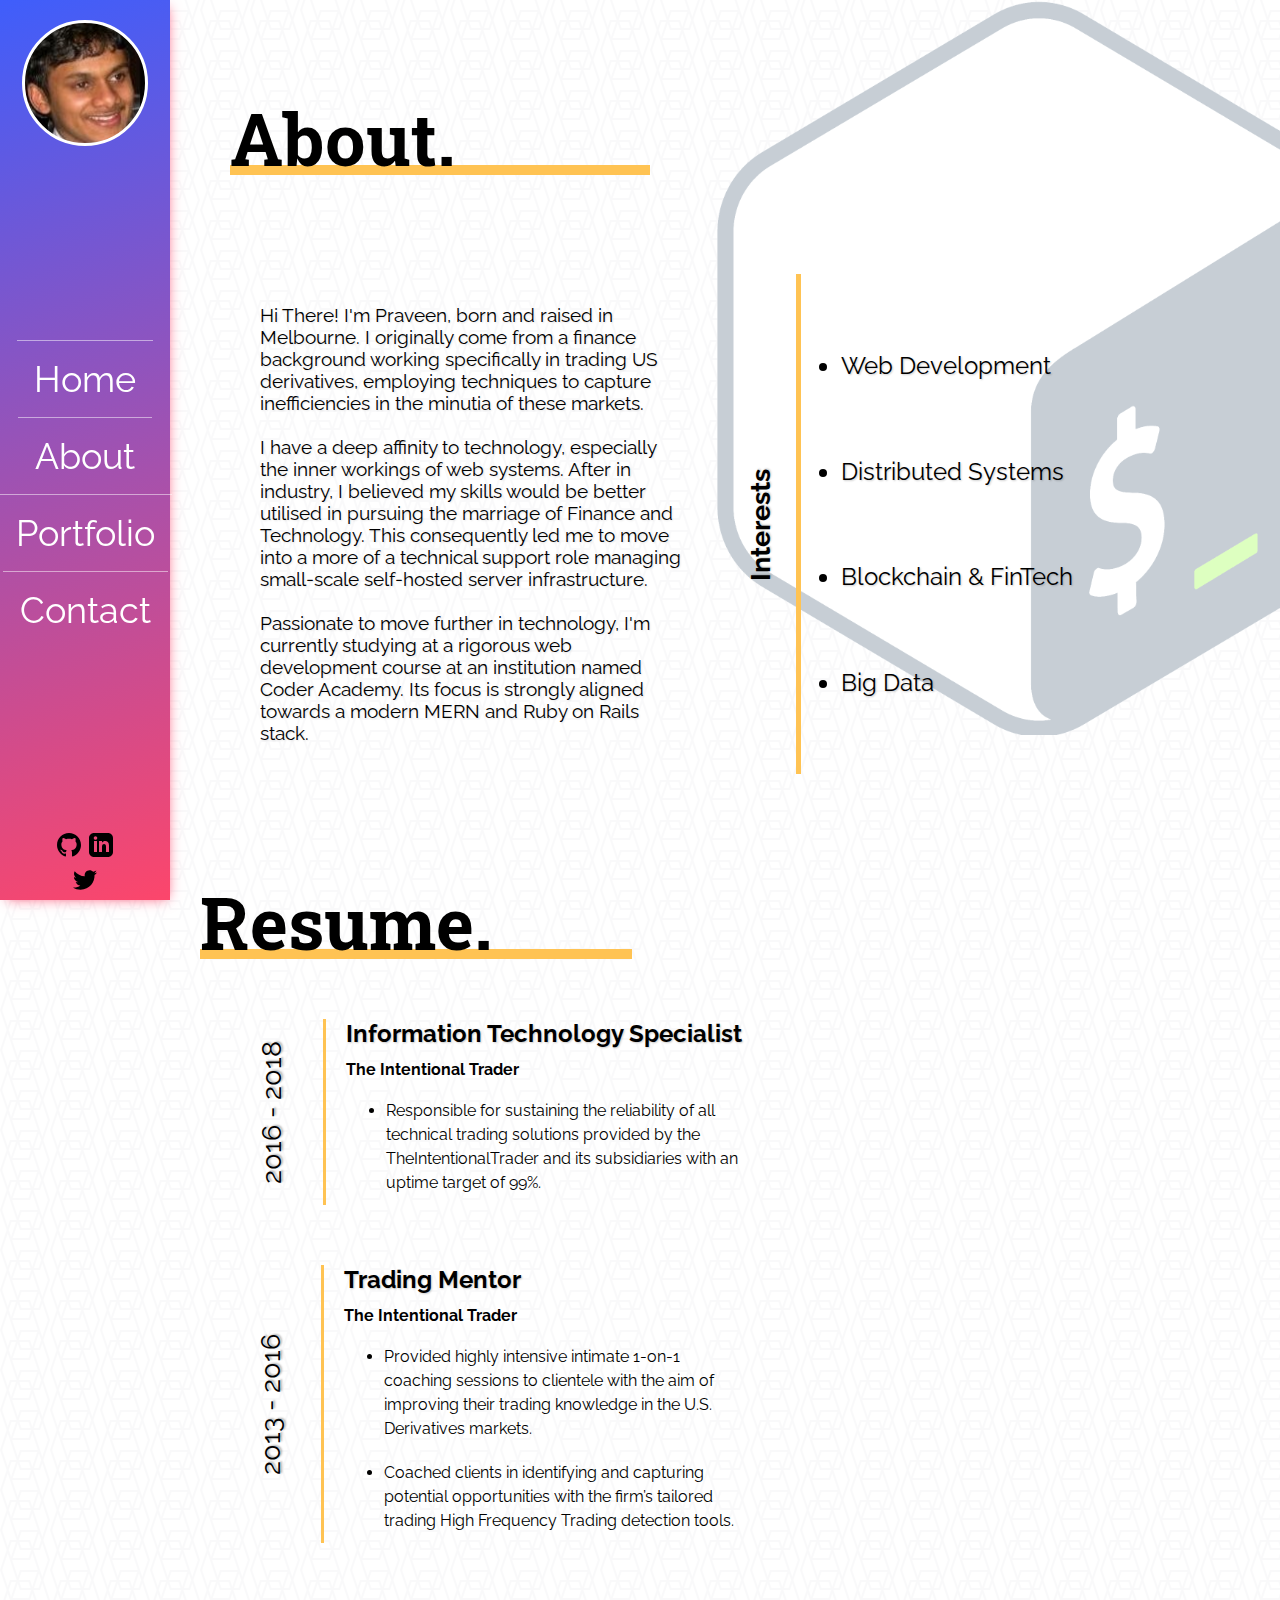
==== about.html @ 67ad14b7 "added resume content" ====
<!DOCTYPE html>
<html lang="en">
<head>
	<meta charset="UTF-8">
	<meta name="viewport" content="width=device-width, initial-scale=1.0">
	<meta http-equiv="X-UA-Compatible" content="ie=edge">
	<link rel="stylesheet" href="/styles.css">
	<title>About - Praveen Muthu</title>
</head>
<body>
	<nav>
		<div class="nav-container">
			<div class="logo-container">
			</div>
			<div class="nav-link-container">
				<div class="nav-link"><a href="/index.html">Home</a></div>
				<div class="nav-link"><a href="#">About</a></div>
				<div class="nav-link"><a href="/portfolio.html">Portfolio</a></div>
				<div class="nav-link"><a href="/contact.html">Contact</a></div>
			</div>
			<div class="socials-container">
				<div class="socials"><svg xmlns="http://www.w3.org/2000/svg" width="24" height="24" viewBox="0 0 24 24"><path d="M12 0c-6.626 0-12 5.373-12 12 0 5.302 3.438 9.8 8.207 11.387.599.111.793-.261.793-.577v-2.234c-3.338.726-4.033-1.416-4.033-1.416-.546-1.387-1.333-1.756-1.333-1.756-1.089-.745.083-.729.083-.729 1.205.084 1.839 1.237 1.839 1.237 1.07 1.834 2.807 1.304 3.492.997.107-.775.418-1.305.762-1.604-2.665-.305-5.467-1.334-5.467-5.931 0-1.311.469-2.381 1.236-3.221-.124-.303-.535-1.524.117-3.176 0 0 1.008-.322 3.301 1.23.957-.266 1.983-.399 3.003-.404 1.02.005 2.047.138 3.006.404 2.291-1.552 3.297-1.23 3.297-1.23.653 1.653.242 2.874.118 3.176.77.84 1.235 1.911 1.235 3.221 0 4.609-2.807 5.624-5.479 5.921.43.372.823 1.102.823 2.222v3.293c0 .319.192.694.801.576 4.765-1.589 8.199-6.086 8.199-11.386 0-6.627-5.373-12-12-12z"/></svg></div>
				<div class="socials"><svg xmlns="http://www.w3.org/2000/svg" width="24" height="24" viewBox="0 0 24 24"><path d="M19 0h-14c-2.761 0-5 2.239-5 5v14c0 2.761 2.239 5 5 5h14c2.762 0 5-2.239 5-5v-14c0-2.761-2.238-5-5-5zm-11 19h-3v-11h3v11zm-1.5-12.268c-.966 0-1.75-.79-1.75-1.764s.784-1.764 1.75-1.764 1.75.79 1.75 1.764-.783 1.764-1.75 1.764zm13.5 12.268h-3v-5.604c0-3.368-4-3.113-4 0v5.604h-3v-11h3v1.765c1.396-2.586 7-2.777 7 2.476v6.759z"/></svg></div>
				<div class="socials"><svg xmlns="http://www.w3.org/2000/svg" width="24" height="24" viewBox="0 0 24 24"><path d="M24 4.557c-.883.392-1.832.656-2.828.775 1.017-.609 1.798-1.574 2.165-2.724-.951.564-2.005.974-3.127 1.195-.897-.957-2.178-1.555-3.594-1.555-3.179 0-5.515 2.966-4.797 6.045-4.091-.205-7.719-2.165-10.148-5.144-1.29 2.213-.669 5.108 1.523 6.574-.806-.026-1.566-.247-2.229-.616-.054 2.281 1.581 4.415 3.949 4.89-.693.188-1.452.232-2.224.084.626 1.956 2.444 3.379 4.6 3.419-2.07 1.623-4.678 2.348-7.29 2.04 2.179 1.397 4.768 2.212 7.548 2.212 9.142 0 14.307-7.721 13.995-14.646.962-.695 1.797-1.562 2.457-2.549z"/></svg></div>
			</div>
		</div>
	</nav>
	<main>
		<div class="main-container">
			<div class="headers-container">
				<div class="headers">
					<h1>About.</h1>
				</div>
			</div>
			<div id="about-container">
					<div class="info-container-3"><div class="about-info-section-1-container">Hi There! I'm Praveen, born and raised in Melbourne. I originally come from a finance background working specifically in trading US derivatives, employing techniques to capture inefficiencies in the minutia of these markets.<br /><br />I have a deep affinity to technology, especially the inner workings of web systems. After in industry, I believed my skills would be better utilised in pursuing the marriage of Finance and Technology. This consequently led me to move into a more of a technical support role managing small-scale self-hosted server infrastructure.<br /><br />
				Passionate to move further in technology, I'm currently studying at a rigorous web development course at an institution named Coder Academy. Its focus is strongly aligned towards a modern MERN and Ruby on Rails stack.
						</div>
					</div>
					<div class="info-container-sep">
					<div>
						<p>Interests</p>
						</div>
					</div>
					<div class="info-container-list">
						<ul>
							<li>Web Development</li>
							<li>Distributed Systems</li>
							<li>Blockchain & FinTech</li>
							<li>Big Data</li>
						</ul>
					</div>
				</div>
		</div>
		<div class="headers-container">
			<div class="headers">
				<h1>Resume.</h1>
			</div>
		</div>
		<div id="resume-container">
			<div class="resume-container-sep">
				<div>
					<p>2016 - 2018</p>
				</div>
			</div>
			<div class="resume-container-list">
				<h3>Information Technology Specialist</h3>
				<h4>The Intentional Trader</h4>
				<ul>
					<li>Responsible for sustaining the reliability of all technical trading solutions provided by the TheIntentionalTrader and its subsidiaries with an uptime target of 99%.</li>
				</ul>
			</div>
		</div>
		<div id="resume-container">
			<div class="resume-container-sep">
				<div>
					<p>2013 - 2016</p>
				</div>
			</div>
			<div class="resume-container-list">
				<h3>Trading Mentor</h3>
				<h4>The Intentional Trader</h4>
				<ul>
					<li>Provided highly intensive intimate 1-on-1 coaching sessions to clientele with the aim of
						improving their trading knowledge in the U.S. Derivatives markets.</li>
						<li>Coached clients in identifying and capturing potential opportunities with the firm’s tailored
							trading High Frequency Trading detection tools.</li>
						</ul>
					</div>
			</div>
	</main>
</body>
</html>
---- styles.css ----
@import "/components.css";
@import url('https://fonts.googleapis.com/css?family=Raleway');
@import url('https://fonts.googleapis.com/css?family=Raleway|Roboto+Slab');

* {
    margin: 0;
    font-family: 'Raleway', sans-serif;
}

body {
	background-image: url("data:image/svg+xml,%3Csvg xmlns='http://www.w3.org/2000/svg' width='50' height='40' viewBox='0 0 50 40'%3E%3Cg fill-rule='evenodd'%3E%3Cg fill='%23929cac' fill-opacity='0.06'%3E%3Cpath d='M40 10L36.67 0h-2.11l3.33 10H20l-2.28 6.84L12.11 0H10l6.67 20H10l-2.28 6.84L2.11 10 5.44 0h-2.1L0 10l6.67 20-3.34 10h2.11l2.28-6.84L10 40h20l2.28-6.84L34.56 40h2.1l-3.33-10H40l2.28-6.84L47.89 40H50l-6.67-20L50 0h-2.1l-5.62 16.84L40 10zm1.23 10l-2.28-6.84L34 28h4.56l2.67-8zm-10.67 8l-2-6h-9.12l2 6h9.12zm-12.84-4.84L12.77 38h15.79l2.67-8H20l-2.28-6.84zM18.77 20H30l2.28 6.84L37.23 12H21.44l-2.67 8zm-7.33 2H16l-4.95 14.84L8.77 30l2.67-8z' /%3E%3C/g%3E%3C/g%3E%3C/svg%3E");
}

nav {
    position: fixed;
    float: left;
}

main {
    margin-left: calc(100vw - calc(100vw - 200px));
}

.nav-container {
    display: flex;
    flex-flow: column nowrap;
    height: 100vh;
    width: 170px;
    justify-content: space-between;
    align-items: center;
    background: linear-gradient(0.45turn, #3f5efb, #fc466b);
    box-shadow: 2px 3px 13px -5px rgba(252,70,107,1); 
}

.logo-container {
  display: flex;
  justify-content: center;
  align-items: center;
  border-radius: 50%;
  border: 3px solid white;
  margin: 20px;
  padding: 60px;
  background: url('./img/headshot.jpg');
  background-size: cover;
  background-position: center;
  background-repeat: no-repeat;
}
/* 
.logo {
    display: block;
    background: url("https://i.imgur.com/13qNcMD.jpg");
  background-size: cover;
  background-position: center;
  background-repeat: no-repeat;
} */

.nav-link-container {
    display:flex;
    flex-flow: column;
    width: 100%;
    margin-top: -5%;
    justify-content: space-evenly;
    align-items: center;
    font-family: 'Raleway', sans-serif;
}

.nav-link {
    text-decoration: none;
    padding: 10%;
    font-size: 36px;
    color: #fff;
    border-top: 1px solid rgba(255,255,255,0.5);
}

.nav-link:hover {
  background-color: rgba(0,0,0,0.5)
}

.nav-link > a {
	color: #fff;
	text-decoration: none;
}

.nav-link > a:active {
	color: rgba(0, 0, 0, 0.1);
}

.nav-link > a:visited {
	color: #fff;
}

.nav-link-container:nth-child(3) {
  border-bottom: 1px solid rgba(255,255,255,0.5);
}

.socials-container {
    display: flex;
/*     background: #ccc; */
    flex-flow: row wrap;
    justify-content: center;
    align-items: center;
/*     height: 33%; */
}

.socials {
  margin: 5%;
}


.main-container {
    display: flex;
    flex-flow: column;
    height: 97vh;
    margin-left: 30px;
    justify-content: space-evenly;
    background: url('./img/bash.png') no-repeat;
    background-size: 70%;
    background-position-x: 140%;
  }
  
  .headers-container {
    max-width: 40%;
    min-width: 300px;
    box-sizing: border-box;
  /*   word-wrap: break-word;
    overflow-wrap: break-word; */
  }
  
  .highlight-small {
    max-width: 20%;
    min-width: 20%;
  }
  
  .headers {
    margin-top: 20px;
  }
  
  .headers h1 {
    font-size: 4.5em;
    font-family: 'Roboto Slab', serif;
    border-bottom: 6px solid #ffc353;
    box-shadow: inset 0 -4px #ffc353;
  /*   width: 100%; */
    line-height:60px;
  }
  
  #blurb {
    max-width: 600px;
    margin: 50px 0 50px 0;
  }
  
  #blurb p {
    font-size: 25pt;
    font-family: 'Raleway', sans-serif;
  }
  
  .text-footer {
    text-align: center;
    font-family: 'Raleway';
    font-weight: 300;
    width: 100%;
  }
  
  progress[value] {
    /* Reset the default appearance */
    -webkit-appearance: none;
    -moz-appearance: none;
     appearance: none;
    border: none;
    color: #3F5EFB;
  
    width: 80%;
    height: 30px;
  }
  
  .progress-bar-container {
    max-width: 720px;
    margin: 30px 0 30px 0;
  }
  
  .progress-bar-label {
    margin-left: 10px;
    display: inline-block;
    font-size: 20px;
    color: #181616;
    font-family: 'Raleway', sans-serif;
  }
  
  progress[value]::-webkit-progress-bar {
    background-color: #eee;
    border-radius: 4px;
    box-shadow: 0 2px 5px rgba(0, 0, 0, 0.25) inset;
  }
  
  progress[value]::-webkit-progress-value {
    background-color: #3F5EFB;
    background-image: -webkit-linear-gradient(1turn, #3F5EFB, #FC466B);
    border-radius: 4px;
    border-right: 3px solid white;
  }
  
  progress[value]::-moz-progress-bar {
    background-color: #3F5EFB;
    border-radius: 4px;
    background-image: -moz-linear-gradient(1turn, #3F5EFB, #FC466B);
    border-radius: 4px;
    border-right: 3px solid white;
	}

	.text-footer span {
		color: red;
	}
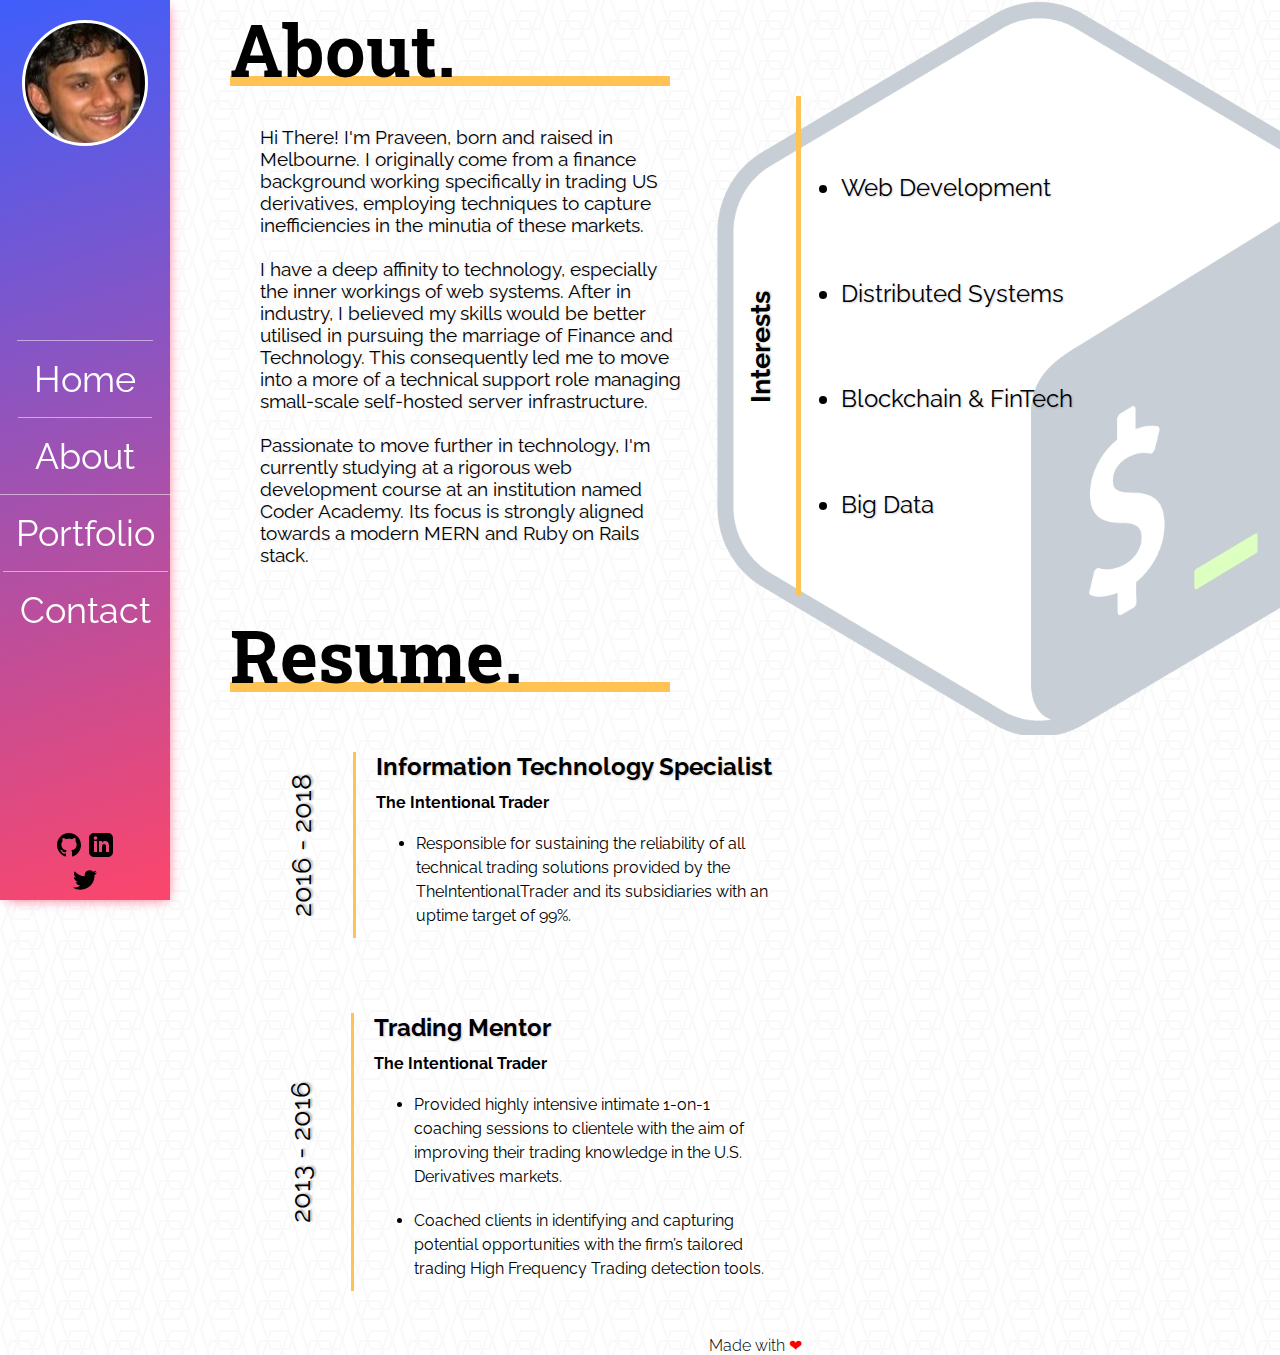
==== commit 3599c16a: "added completely new layout for mobile on about" ====
--- a/about.html
+++ b/about.html
@@ -5,10 +5,22 @@
 	<meta name="viewport" content="width=device-width, initial-scale=1.0">
 	<meta http-equiv="X-UA-Compatible" content="ie=edge">
 	<link rel="stylesheet" href="/styles.css">
+	<link rel="stylesheet" href="https://use.fontawesome.com/releases/v5.8.1/css/all.css" integrity="sha384-50oBUHEmvpQ+1lW4y57PTFmhCaXp0ML5d60M1M7uH2+nqUivzIebhndOJK28anvf" crossorigin="anonymous">
 	<title>About - Praveen Muthu</title>
 </head>
 <body>
 	<nav>
+		<div class="mobile-wrapper">
+			<div class="nav-container-mobile">
+				<button class="dropdown-link"><i class="fas fa-bars"></i></button>
+				<div class="dropdown-content">
+					<a href="./index.html">Home</a>
+					<a href="./about.html">About</a>
+					<a href="./portfolio.html">Portfolio</a>
+					<a href="./contact.html">Contact</a>
+				</div>
+			</div>
+		</div>
 		<div class="nav-container">
 			<div class="logo-container">
 			</div>
@@ -32,6 +44,51 @@
 					<h1>About.</h1>
 				</div>
 			</div>
+			<div class="about-container-mobile">
+				<div class="data-container">
+					<div class="data-container-main container-background-1">
+						<div class="data-container-text">
+							<h4>A Bit of a Background..</h4>
+							<p>Hi There! I'm Praveen, born and raised in Melbourne. I originally come from a finance background working specifically in trading US derivatives, employing techniques to capture inefficiencies in the minutia of these markets.
+							</p>
+						</div>
+					</div>
+				</div>
+				<div class="data-container container-background-2">
+					<div class="data-container-main">
+						<div class="data-container-text">
+							<h4>Currently</h4>
+							<p>I have a deep affinity to technology, especially the inner workings of web systems. After in industry, I believed my skills would be better utilised in pursuing the marriage of Finance and Technology. This consequently led me to move into a more of a technical support role managing small-scale self-hosted server infrastructure.</p>
+						</div>
+					</div>
+				</div>
+				<div class="data-container container-background-3">
+					<div class="data-container-main">
+						<div class="data-container-text">
+							<h4>Future Edeavours</h4>
+							<p>Passionate to move further in technology, I'm currently studying at a rigorous web development course at an institution named Coder Academy. Its focus is strongly aligned towards a modern MERN and Ruby on Rails stack.
+							</p>
+						</div>
+					</div>
+				</div>
+				<div id="interests-header">
+					<span>Interests:</span>
+				</div>
+				<div id="interests-container">
+					<div class="chip-container">
+						<span>Web Development</span>
+					</div>
+					<div class="chip-container">
+						<span>Distributed Sytstems</span>
+					</div>
+					<div class="chip-container">
+						<span>Blockchain & Fintech</span>
+					</div>
+					<div class="chip-container">
+						<span>Big Data</span>
+					</div>
+				</div>
+			</div>
 			<div id="about-container">
 					<div class="info-container-3"><div class="about-info-section-1-container">Hi There! I'm Praveen, born and raised in Melbourne. I originally come from a finance background working specifically in trading US derivatives, employing techniques to capture inefficiencies in the minutia of these markets.<br /><br />I have a deep affinity to technology, especially the inner workings of web systems. After in industry, I believed my skills would be better utilised in pursuing the marriage of Finance and Technology. This consequently led me to move into a more of a technical support role managing small-scale self-hosted server infrastructure.<br /><br />
 				Passionate to move further in technology, I'm currently studying at a rigorous web development course at an institution named Coder Academy. Its focus is strongly aligned towards a modern MERN and Ruby on Rails stack.
@@ -51,7 +108,6 @@
 						</ul>
 					</div>
 				</div>
-		</div>
 		<div class="headers-container">
 			<div class="headers">
 				<h1>Resume.</h1>
@@ -88,6 +144,10 @@
 						</ul>
 					</div>
 			</div>
+			<div class="text-footer">
+				<p>Made with <span>❤</span></p>
+			</div>
+		</div>
 	</main>
 </body>
 </html>--- a/styles.css
+++ b/styles.css
@@ -105,29 +105,70 @@
   margin: 5%;
 }
 
+.mobile-wrapper {
+	display: none;
+  margin-left: 17%;
+  float: none;
+}
+.dropdown-link {
+  background: linear-gradient(0.45turn, #3f5efb, #fc466b);
+  color: white;
+  padding: 10px;
+  padding-bottom: 150%;
+  border: none;
+  height: 100px;
+  margin: 0;
+  font-size: 8vw;
+  box-shadow: 2px 3px 13px -5px rgba(252,70,107,1);
+}
+
+.nav-container-mobile {
+  position: relative;
+  display: inline-block;
+}
+
+.dropdown-content {
+  display: none;
+  position: absolute;
+  background: linear-gradient(0.98turn, #3f5efb, #fc466b);
+  min-width: 160px;
+  z-index: 1; 
+  border-radius: 7px;
+}
+
+.dropdown-content a {
+  color: white;
+  padding: 12px 16px;
+  text-decoration: none;
+  display: block;
+}
+
+.nav-container-mobile:hover .dropdown-content {
+  display: block;
+}
 
 .main-container {
     display: flex;
     flex-flow: column;
-    height: 97vh;
+    height: 100vh;
     margin-left: 30px;
-    justify-content: space-evenly;
+    justify-content: flex-start;
     background: url('./img/bash.png') no-repeat;
     background-size: 70%;
     background-position-x: 140%;
   }
   
   .headers-container {
-    max-width: 40%;
-    min-width: 300px;
+    max-width: 440px;
+    min-width: 390px;
     box-sizing: border-box;
   /*   word-wrap: break-word;
     overflow-wrap: break-word; */
   }
   
   .highlight-small {
-    max-width: 20%;
-    min-width: 20%;
+    max-width: 100px;
+    min-width: 50px;
   }
   
   .headers {
@@ -139,7 +180,7 @@
     font-family: 'Roboto Slab', serif;
     border-bottom: 6px solid #ffc353;
     box-shadow: inset 0 -4px #ffc353;
-  /*   width: 100%; */
+  /*   width: 73%; */
     line-height:60px;
   }
   
@@ -154,7 +195,8 @@
   }
   
   .text-footer {
-    text-align: center;
+		text-align: center;
+		margin: 30px auto;
     font-family: 'Raleway';
     font-weight: 300;
     width: 100%;
@@ -208,4 +250,19 @@
 
 	.text-footer span {
 		color: red;
+	}
+
+	@media screen and (max-width: 600px) {
+		.mobile-wrapper {
+			display: block;
+		}
+		main {
+			margin-left: 10%;
+		}
+		.nav-container {
+			display: none;
+		}
+		.main-container {
+			background: none;
+		}
 	}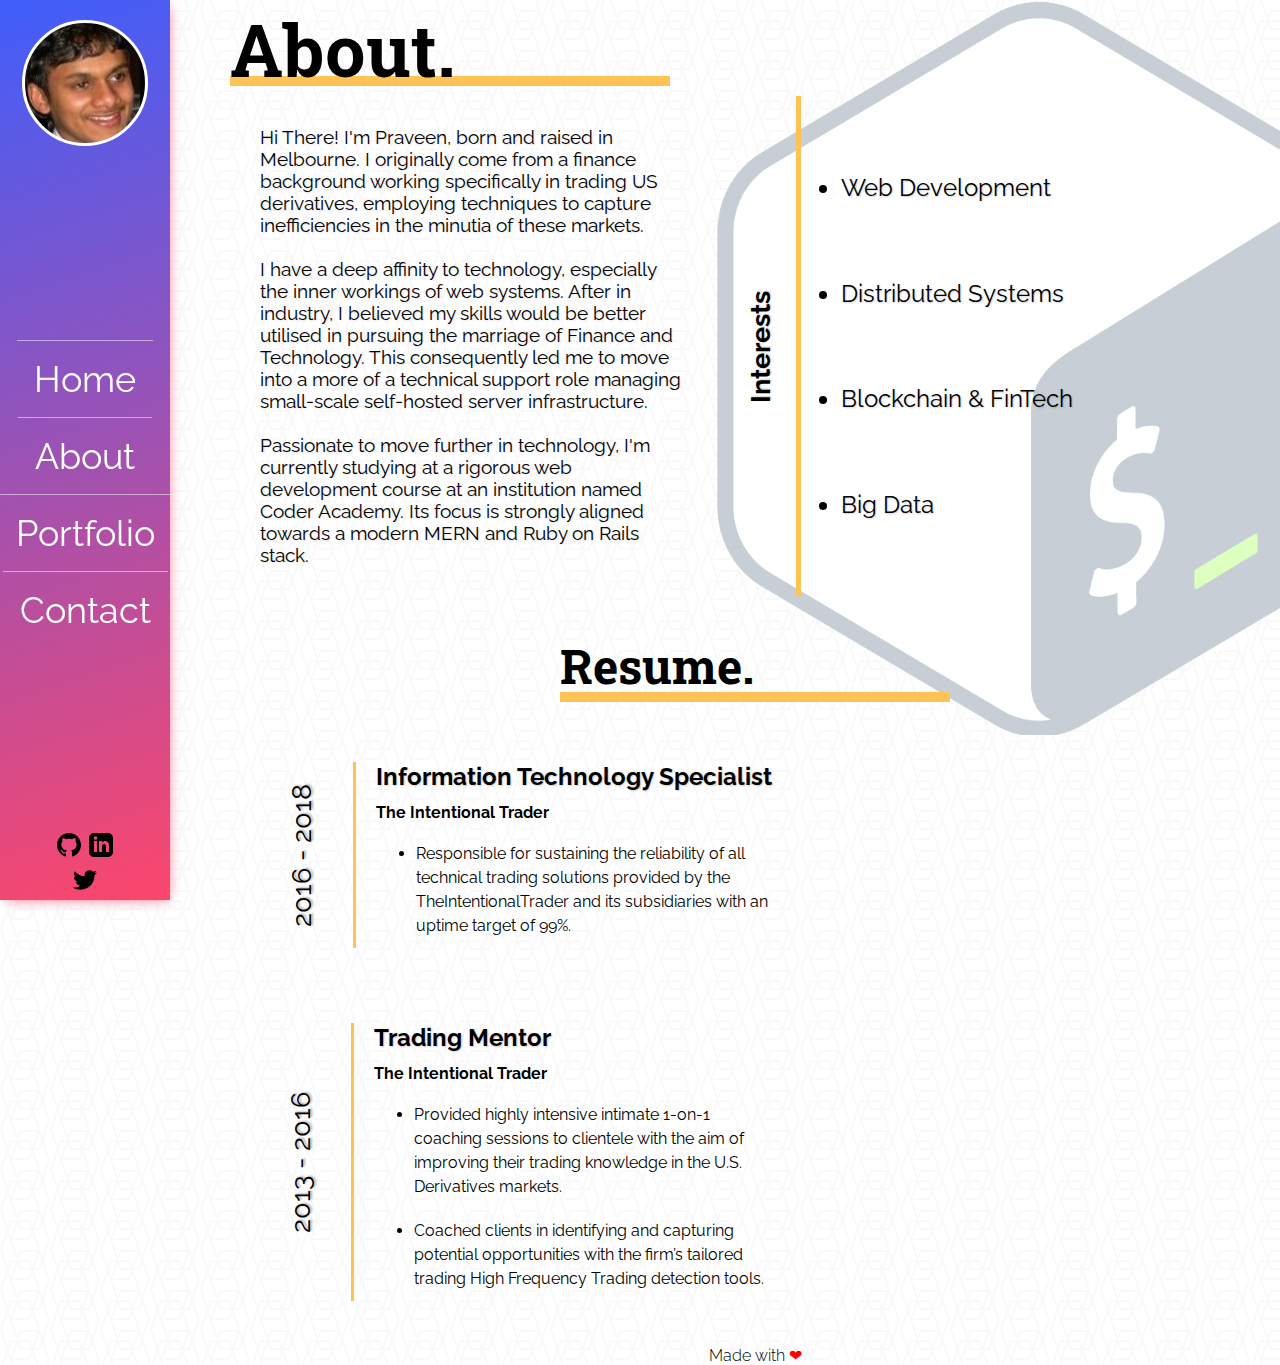
==== commit 47900092: "fixing odds and ends" ====
--- a/about.html
+++ b/about.html
@@ -31,9 +31,9 @@
 				<div class="nav-link"><a href="/contact.html">Contact</a></div>
 			</div>
 			<div class="socials-container">
-				<div class="socials"><svg xmlns="http://www.w3.org/2000/svg" width="24" height="24" viewBox="0 0 24 24"><path d="M12 0c-6.626 0-12 5.373-12 12 0 5.302 3.438 9.8 8.207 11.387.599.111.793-.261.793-.577v-2.234c-3.338.726-4.033-1.416-4.033-1.416-.546-1.387-1.333-1.756-1.333-1.756-1.089-.745.083-.729.083-.729 1.205.084 1.839 1.237 1.839 1.237 1.07 1.834 2.807 1.304 3.492.997.107-.775.418-1.305.762-1.604-2.665-.305-5.467-1.334-5.467-5.931 0-1.311.469-2.381 1.236-3.221-.124-.303-.535-1.524.117-3.176 0 0 1.008-.322 3.301 1.23.957-.266 1.983-.399 3.003-.404 1.02.005 2.047.138 3.006.404 2.291-1.552 3.297-1.23 3.297-1.23.653 1.653.242 2.874.118 3.176.77.84 1.235 1.911 1.235 3.221 0 4.609-2.807 5.624-5.479 5.921.43.372.823 1.102.823 2.222v3.293c0 .319.192.694.801.576 4.765-1.589 8.199-6.086 8.199-11.386 0-6.627-5.373-12-12-12z"/></svg></div>
-				<div class="socials"><svg xmlns="http://www.w3.org/2000/svg" width="24" height="24" viewBox="0 0 24 24"><path d="M19 0h-14c-2.761 0-5 2.239-5 5v14c0 2.761 2.239 5 5 5h14c2.762 0 5-2.239 5-5v-14c0-2.761-2.238-5-5-5zm-11 19h-3v-11h3v11zm-1.5-12.268c-.966 0-1.75-.79-1.75-1.764s.784-1.764 1.75-1.764 1.75.79 1.75 1.764-.783 1.764-1.75 1.764zm13.5 12.268h-3v-5.604c0-3.368-4-3.113-4 0v5.604h-3v-11h3v1.765c1.396-2.586 7-2.777 7 2.476v6.759z"/></svg></div>
-				<div class="socials"><svg xmlns="http://www.w3.org/2000/svg" width="24" height="24" viewBox="0 0 24 24"><path d="M24 4.557c-.883.392-1.832.656-2.828.775 1.017-.609 1.798-1.574 2.165-2.724-.951.564-2.005.974-3.127 1.195-.897-.957-2.178-1.555-3.594-1.555-3.179 0-5.515 2.966-4.797 6.045-4.091-.205-7.719-2.165-10.148-5.144-1.29 2.213-.669 5.108 1.523 6.574-.806-.026-1.566-.247-2.229-.616-.054 2.281 1.581 4.415 3.949 4.89-.693.188-1.452.232-2.224.084.626 1.956 2.444 3.379 4.6 3.419-2.07 1.623-4.678 2.348-7.29 2.04 2.179 1.397 4.768 2.212 7.548 2.212 9.142 0 14.307-7.721 13.995-14.646.962-.695 1.797-1.562 2.457-2.549z"/></svg></div>
+				<div class="socials"><a href="https://github.com/PraveenMut" target="_blank"><svg xmlns="http://www.w3.org/2000/svg" width="24" height="24" viewBox="0 0 24 24"><path d="M12 0c-6.626 0-12 5.373-12 12 0 5.302 3.438 9.8 8.207 11.387.599.111.793-.261.793-.577v-2.234c-3.338.726-4.033-1.416-4.033-1.416-.546-1.387-1.333-1.756-1.333-1.756-1.089-.745.083-.729.083-.729 1.205.084 1.839 1.237 1.839 1.237 1.07 1.834 2.807 1.304 3.492.997.107-.775.418-1.305.762-1.604-2.665-.305-5.467-1.334-5.467-5.931 0-1.311.469-2.381 1.236-3.221-.124-.303-.535-1.524.117-3.176 0 0 1.008-.322 3.301 1.23.957-.266 1.983-.399 3.003-.404 1.02.005 2.047.138 3.006.404 2.291-1.552 3.297-1.23 3.297-1.23.653 1.653.242 2.874.118 3.176.77.84 1.235 1.911 1.235 3.221 0 4.609-2.807 5.624-5.479 5.921.43.372.823 1.102.823 2.222v3.293c0 .319.192.694.801.576 4.765-1.589 8.199-6.086 8.199-11.386 0-6.627-5.373-12-12-12z"/></svg></a></div>
+				<div class="socials"><a href="https://www.linkedin.com/in/praveenmut" target="_blank"><svg xmlns="http://www.w3.org/2000/svg" width="24" height="24" viewBox="0 0 24 24"><path d="M19 0h-14c-2.761 0-5 2.239-5 5v14c0 2.761 2.239 5 5 5h14c2.762 0 5-2.239 5-5v-14c0-2.761-2.238-5-5-5zm-11 19h-3v-11h3v11zm-1.5-12.268c-.966 0-1.75-.79-1.75-1.764s.784-1.764 1.75-1.764 1.75.79 1.75 1.764-.783 1.764-1.75 1.764zm13.5 12.268h-3v-5.604c0-3.368-4-3.113-4 0v5.604h-3v-11h3v1.765c1.396-2.586 7-2.777 7 2.476v6.759z"/></svg></a></div>
+				<div class="socials"><a href="https://twitter.com/PraveenMut" target="_blank"><svg xmlns="http://www.w3.org/2000/svg" width="24" height="24" viewBox="0 0 24 24"><path d="M24 4.557c-.883.392-1.832.656-2.828.775 1.017-.609 1.798-1.574 2.165-2.724-.951.564-2.005.974-3.127 1.195-.897-.957-2.178-1.555-3.594-1.555-3.179 0-5.515 2.966-4.797 6.045-4.091-.205-7.719-2.165-10.148-5.144-1.29 2.213-.669 5.108 1.523 6.574-.806-.026-1.566-.247-2.229-.616-.054 2.281 1.581 4.415 3.949 4.89-.693.188-1.452.232-2.224.084.626 1.956 2.444 3.379 4.6 3.419-2.07 1.623-4.678 2.348-7.29 2.04 2.179 1.397 4.768 2.212 7.548 2.212 9.142 0 14.307-7.721 13.995-14.646.962-.695 1.797-1.562 2.457-2.549z"/></svg></a></div>	
 			</div>
 		</div>
 	</nav>
@@ -108,8 +108,8 @@
 						</ul>
 					</div>
 				</div>
-		<div class="headers-container">
-			<div class="headers">
+		<div class="headers-container headers-container-sm">
+			<div class="headers h1-small">
 				<h1>Resume.</h1>
 			</div>
 		</div>
--- a/styles.css
+++ b/styles.css
@@ -18,6 +18,26 @@
 
 main {
     margin-left: calc(100vw - calc(100vw - 200px));
+}
+
+i {
+	font-size: 2em;
+}
+
+#python-icon {
+	color: rgba(55,113,159,1);
+}
+
+#js-icon {
+	color: rgba(113,169,98,1);
+}
+
+#html-icon {
+	color: rgba(228,77,38,1);
+}
+
+#css-icon {
+	color: rgba(27,115,186,1);
 }
 
 .nav-container {
@@ -165,7 +185,10 @@
   /*   word-wrap: break-word;
     overflow-wrap: break-word; */
   }
-  
+	.headers-container-sm {
+		align-self: center;
+	}
+	
   .highlight-small {
     max-width: 100px;
     min-width: 50px;
@@ -182,7 +205,12 @@
     box-shadow: inset 0 -4px #ffc353;
   /*   width: 73%; */
     line-height:60px;
-  }
+	}
+
+	.h1-small h1 {
+		font-size: 3em;
+		margin-top: 30px;
+	}
   
   #blurb {
     max-width: 600px;
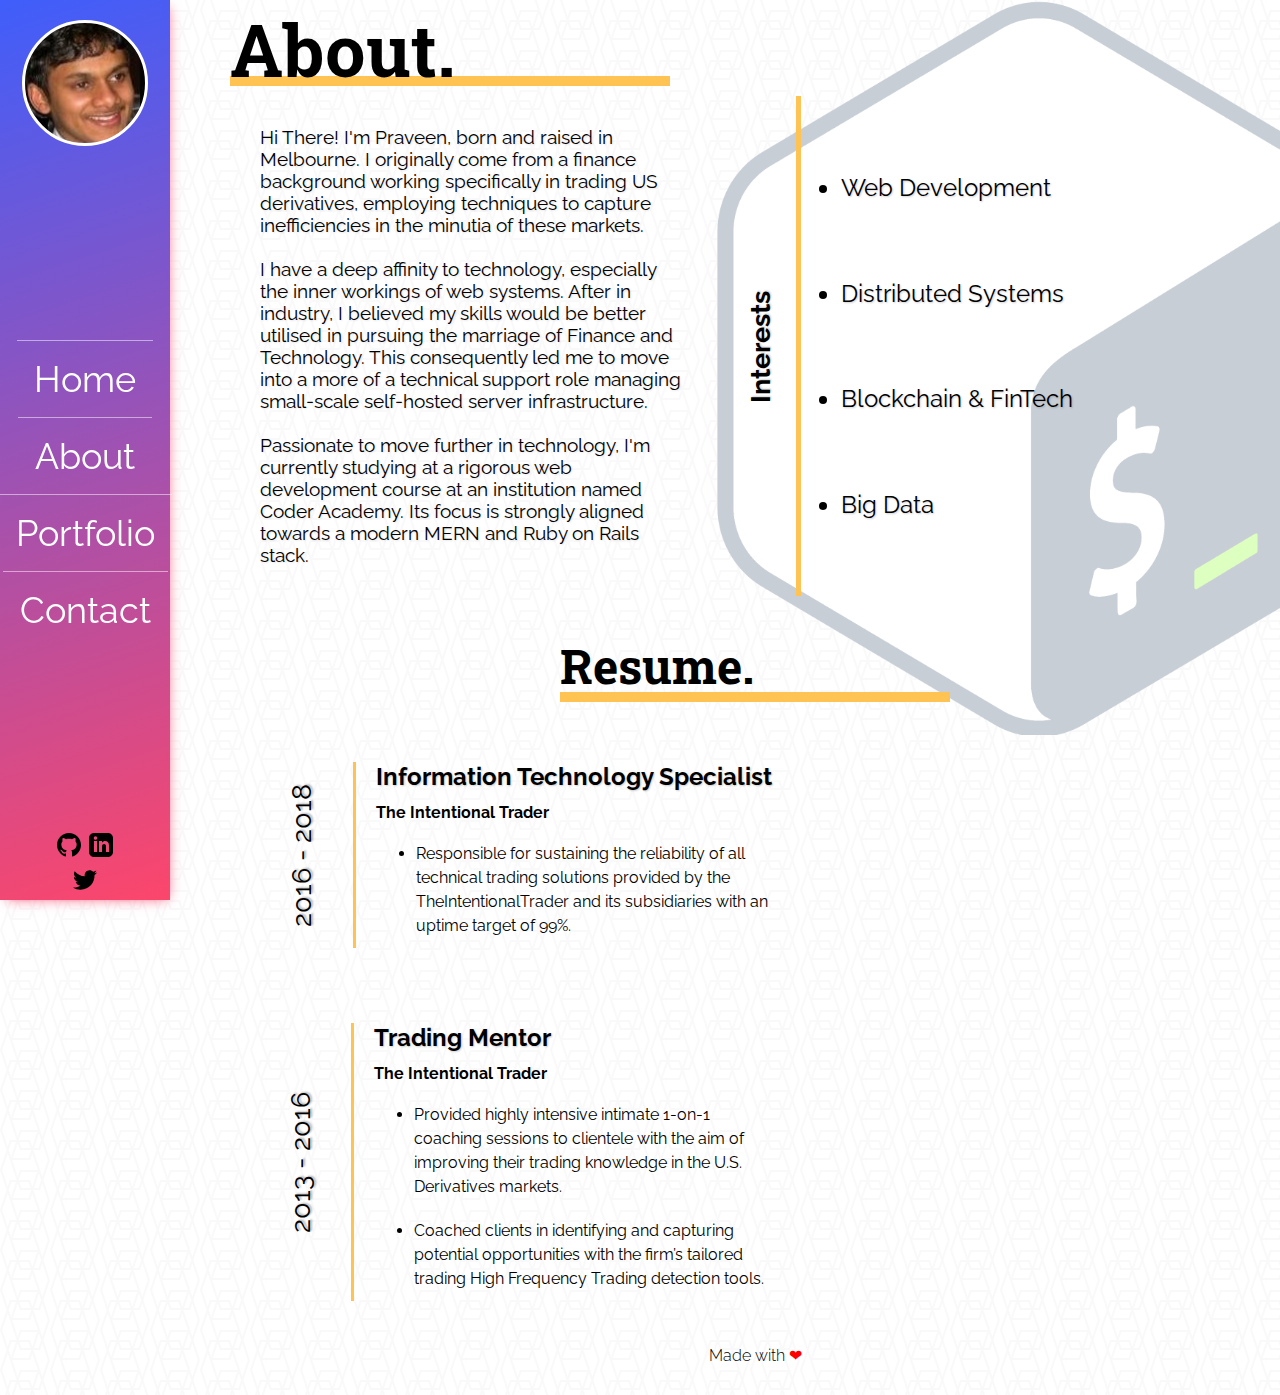
==== commit c6bb3140: "Hacky fix for chrome browser" ====
--- a/about.html
+++ b/about.html
@@ -38,7 +38,7 @@
 		</div>
 	</nav>
 	<main>
-		<div class="main-container">
+		<div class="main-container main-container-about-page">
 			<div class="headers-container">
 				<div class="headers">
 					<h1>About.</h1>
--- a/styles.css
+++ b/styles.css
@@ -177,7 +177,9 @@
     background-size: 70%;
     background-position-x: 140%;
   }
-  
+.main-container-about-page {
+	height: initial;
+}
   .headers-container {
     max-width: 440px;
     min-width: 390px;
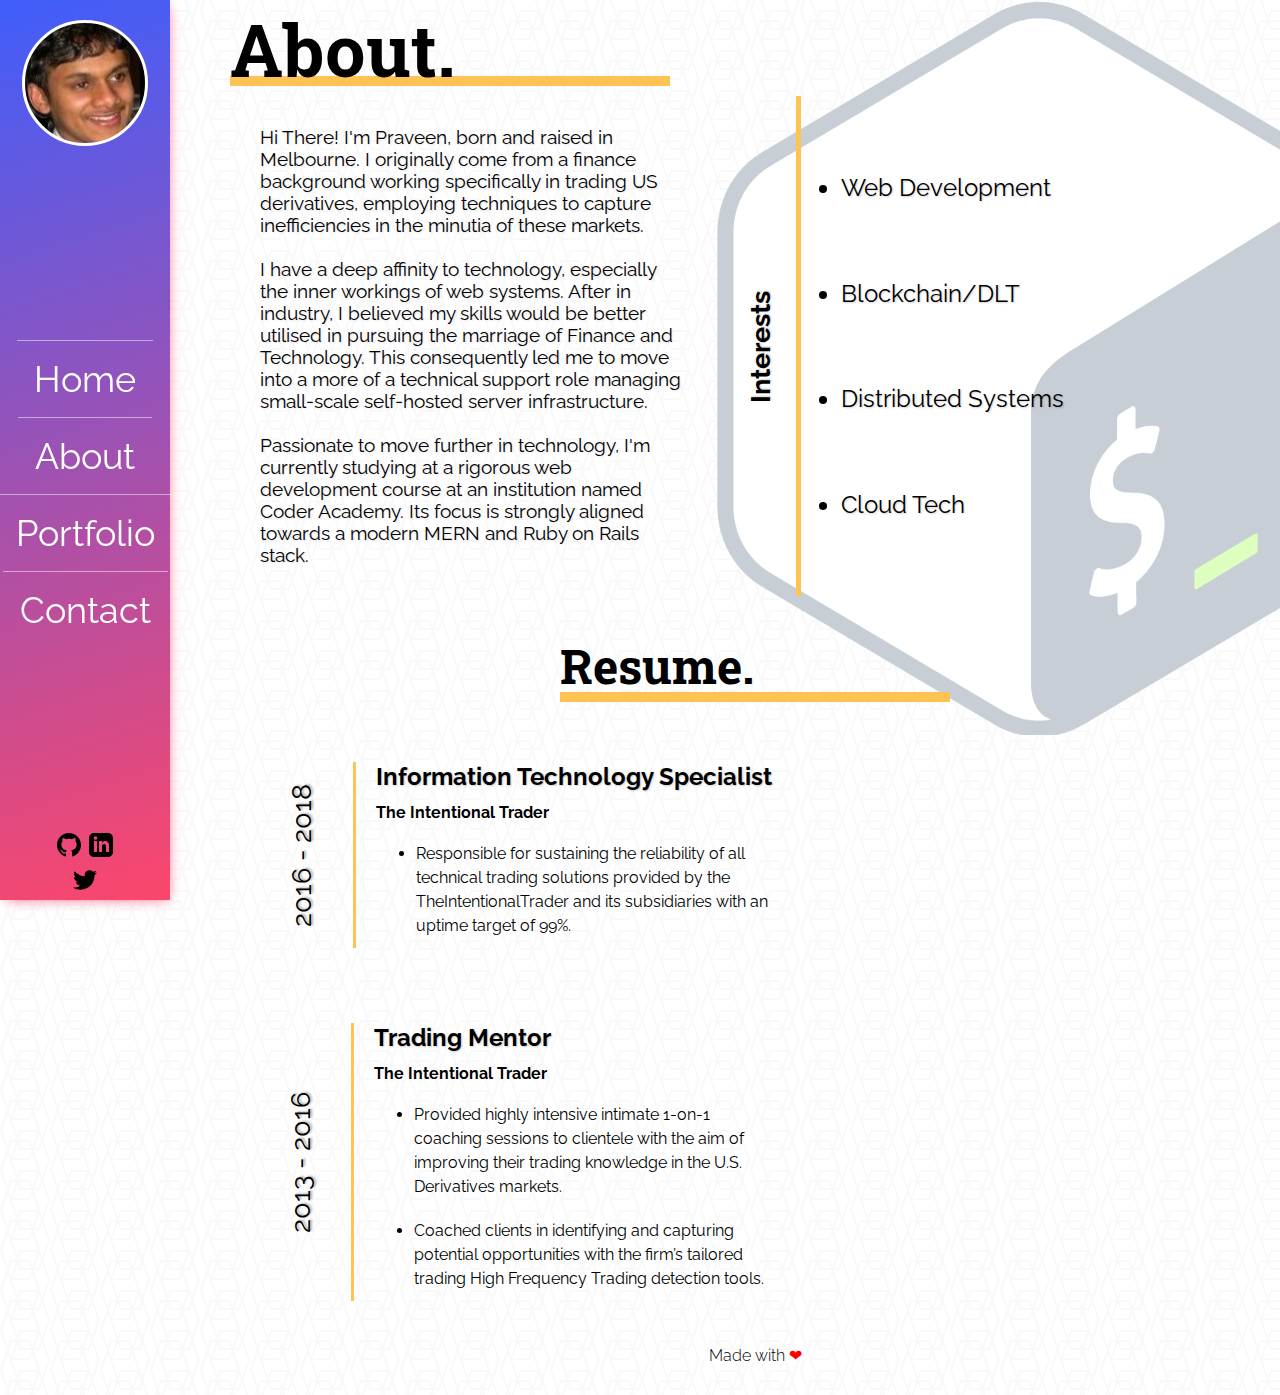
==== commit e495c1f8: "add additional entries to portfolio & views adjustments" ====
--- a/about.html
+++ b/about.html
@@ -6,6 +6,8 @@
 	<meta http-equiv="X-UA-Compatible" content="ie=edge">
 	<link rel="stylesheet" href="/styles.css">
 	<link rel="stylesheet" href="https://use.fontawesome.com/releases/v5.8.1/css/all.css" integrity="sha384-50oBUHEmvpQ+1lW4y57PTFmhCaXp0ML5d60M1M7uH2+nqUivzIebhndOJK28anvf" crossorigin="anonymous">
+	<link rel="icon" type="image/png" href="./img/favicon-32x32.png" sizes="32x32" />
+	<link rel="icon" type="image/png" href="./img/favicon-16x16.png" sizes="16x16" />
 	<title>About - Praveen Muthu</title>
 </head>
 <body>
@@ -79,13 +81,13 @@
 						<span>Web Development</span>
 					</div>
 					<div class="chip-container">
-						<span>Distributed Sytstems</span>
+						<span>Blockchain/DLT</span>
 					</div>
 					<div class="chip-container">
-						<span>Blockchain & Fintech</span>
+						<span>Distributed Systems</span>
 					</div>
 					<div class="chip-container">
-						<span>Big Data</span>
+						<span>Cloud Tech</span>
 					</div>
 				</div>
 			</div>
@@ -102,9 +104,9 @@
 					<div class="info-container-list">
 						<ul>
 							<li>Web Development</li>
+							<li>Blockchain/DLT</li>
 							<li>Distributed Systems</li>
-							<li>Blockchain & FinTech</li>
-							<li>Big Data</li>
+							<li>Cloud Tech</li>
 						</ul>
 					</div>
 				</div>
--- a/styles.css
+++ b/styles.css
@@ -127,7 +127,7 @@
 
 .mobile-wrapper {
 	display: none;
-  margin-left: 17%;
+  margin-left: calc(100vw - 33vw);
   float: none;
 }
 .dropdown-link {
@@ -138,22 +138,29 @@
   border: none;
   height: 100px;
   margin: 0;
-  font-size: 8vw;
+  font-size: 5vw;
   box-shadow: 2px 3px 13px -5px rgba(252,70,107,1);
 }
 
 .nav-container-mobile {
   position: relative;
   display: inline-block;
+}
+
+.nav-container-mobile-bottom {
+	transform: rotate(180deg);
 }
 
 .dropdown-content {
   display: none;
   position: absolute;
   background: linear-gradient(0.98turn, #3f5efb, #fc466b);
-  min-width: 160px;
+  min-width: 92px;
   z-index: 1; 
   border-radius: 7px;
+}
+.dropdown-content-bottom {
+	transform: rotate(180deg);
 }
 
 .dropdown-content a {
@@ -170,7 +177,7 @@
 .main-container {
     display: flex;
     flex-flow: column;
-    height: 100vh;
+    /* height: 100vh; */
     margin-left: 30px;
     justify-content: flex-start;
     background: url('./img/bash.png') no-repeat;
@@ -286,8 +293,15 @@
 		.mobile-wrapper {
 			display: block;
 		}
+		.mobile-wrapper-bottom {
+			display: flex;
+			height: 100vh;
+			margin: initial;
+			position: fixed;
+			left: 250px;
+		}
 		main {
-			margin-left: 10%;
+			margin-left: -5%;
 		}
 		.nav-container {
 			display: none;
@@ -295,4 +309,10 @@
 		.main-container {
 			background: none;
 		}
+	}
+
+	@media screen and (min-width: 2000px) {
+		.main-container {
+			height: 100vh;
+		}
 	}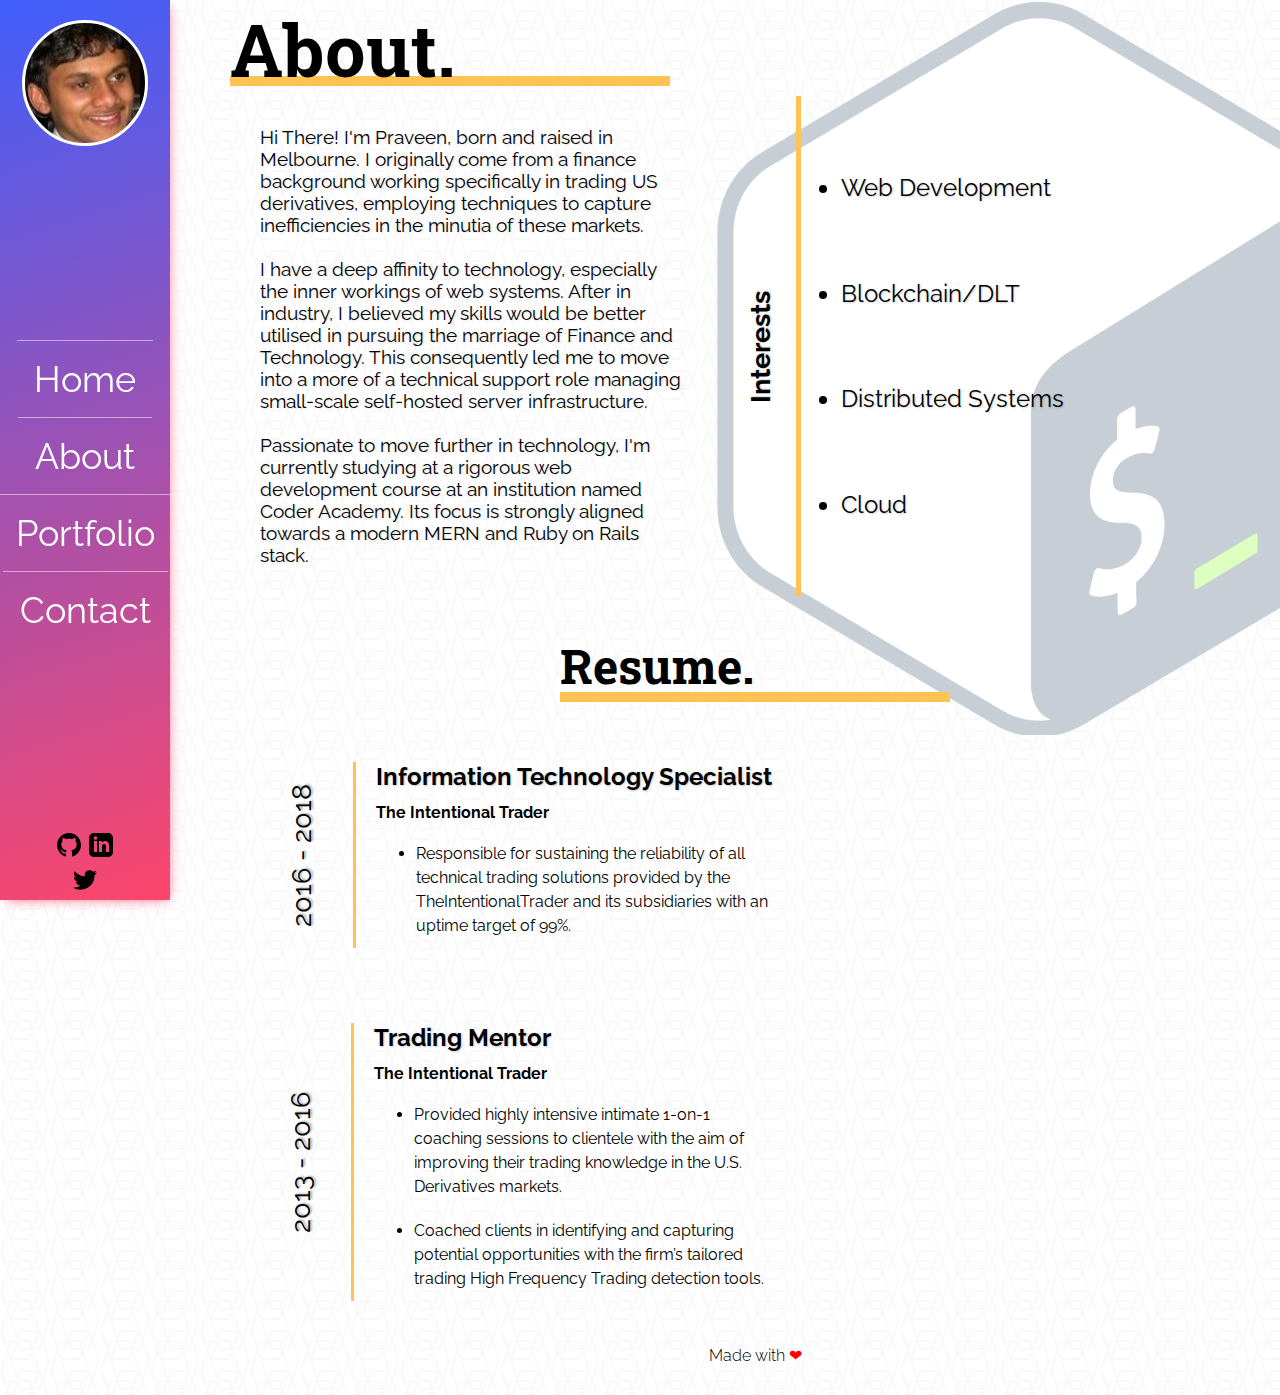
==== commit 66e56fe3: "edit portfolio page" ====
--- a/about.html
+++ b/about.html
@@ -87,7 +87,7 @@
 						<span>Distributed Systems</span>
 					</div>
 					<div class="chip-container">
-						<span>Cloud Tech</span>
+						<span>Cloud</span>
 					</div>
 				</div>
 			</div>
@@ -106,7 +106,7 @@
 							<li>Web Development</li>
 							<li>Blockchain/DLT</li>
 							<li>Distributed Systems</li>
-							<li>Cloud Tech</li>
+							<li>Cloud</li>
 						</ul>
 					</div>
 				</div>
--- a/styles.css
+++ b/styles.css
@@ -38,6 +38,15 @@
 
 #css-icon {
 	color: rgba(27,115,186,1);
+}
+
+#pitch {
+  margin: 20px 0 37px 0;
+  max-width: 557px;
+}
+
+#pitch > p {
+  font-size: 22pt;
 }
 
 .nav-container {
@@ -64,6 +73,34 @@
   background-position: center;
   background-repeat: no-repeat;
 }
+
+#skills-wrapper {
+  display: flex;
+  justify-content: center;
+  width: 100%;
+}
+
+#skills-container {
+  transform: rotate(-90deg);
+  align-self: center;
+  border-bottom: 3px solid #ffc353;
+}
+
+#skills-container > span {
+  font-size: 26px;
+}
+
+#stack-container {
+  transform: rotate(90deg);
+  align-self: center;
+  border-bottom: 3px solid #ffc353;
+  margin-left: 8px;
+}
+
+#stack-container > span {
+  font-size: 26px;
+}
+
 /* 
 .logo {
     display: block;
@@ -251,15 +288,15 @@
     height: 30px;
   }
   
-  .progress-bar-container {
+  .language-container {
     max-width: 720px;
     margin: 30px 0 30px 0;
   }
   
-  .progress-bar-label {
+  .skills-label {
     margin-left: 10px;
     display: inline-block;
-    font-size: 20px;
+    font-size: 29px;
     color: #181616;
     font-family: 'Raleway', sans-serif;
   }
@@ -289,7 +326,7 @@
 		color: red;
 	}
 
-	@media screen and (max-width: 600px) {
+	@media screen and (max-width: 768px) {
 		.mobile-wrapper {
 			display: block;
 		}
